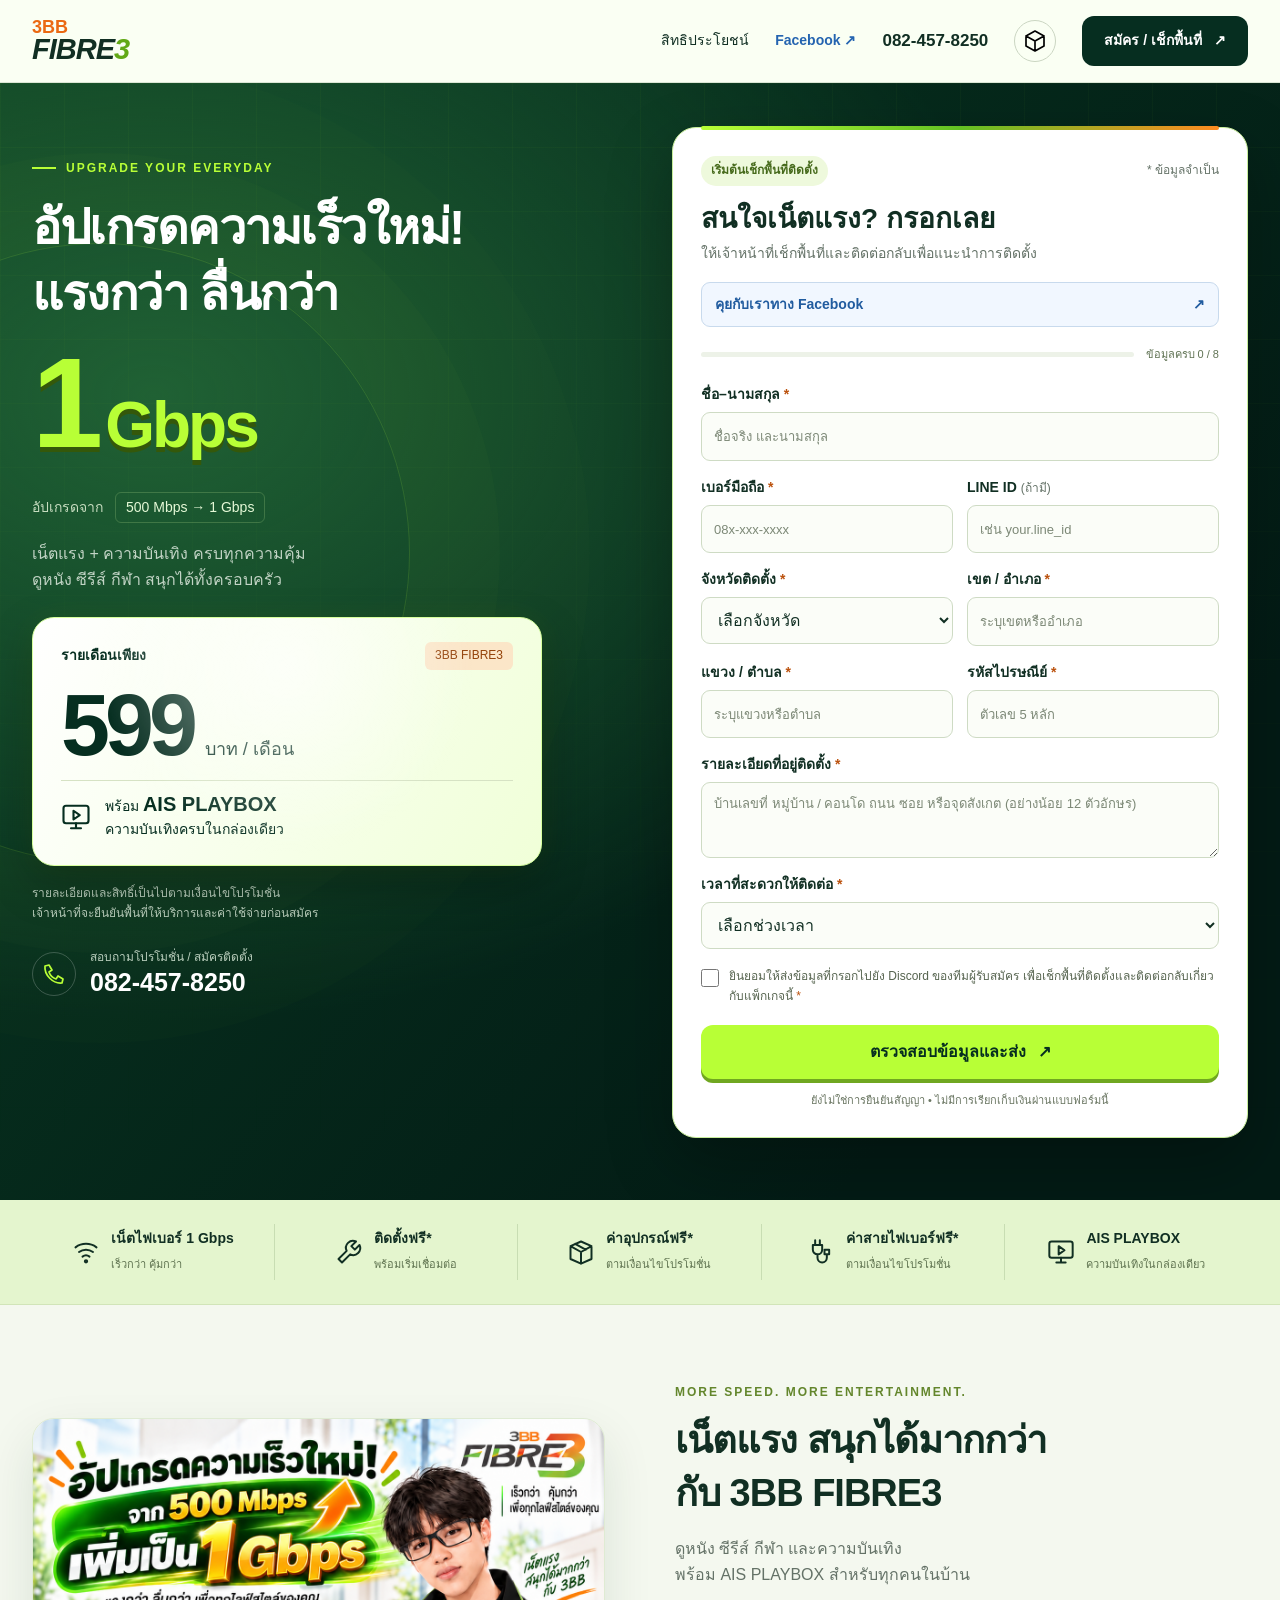
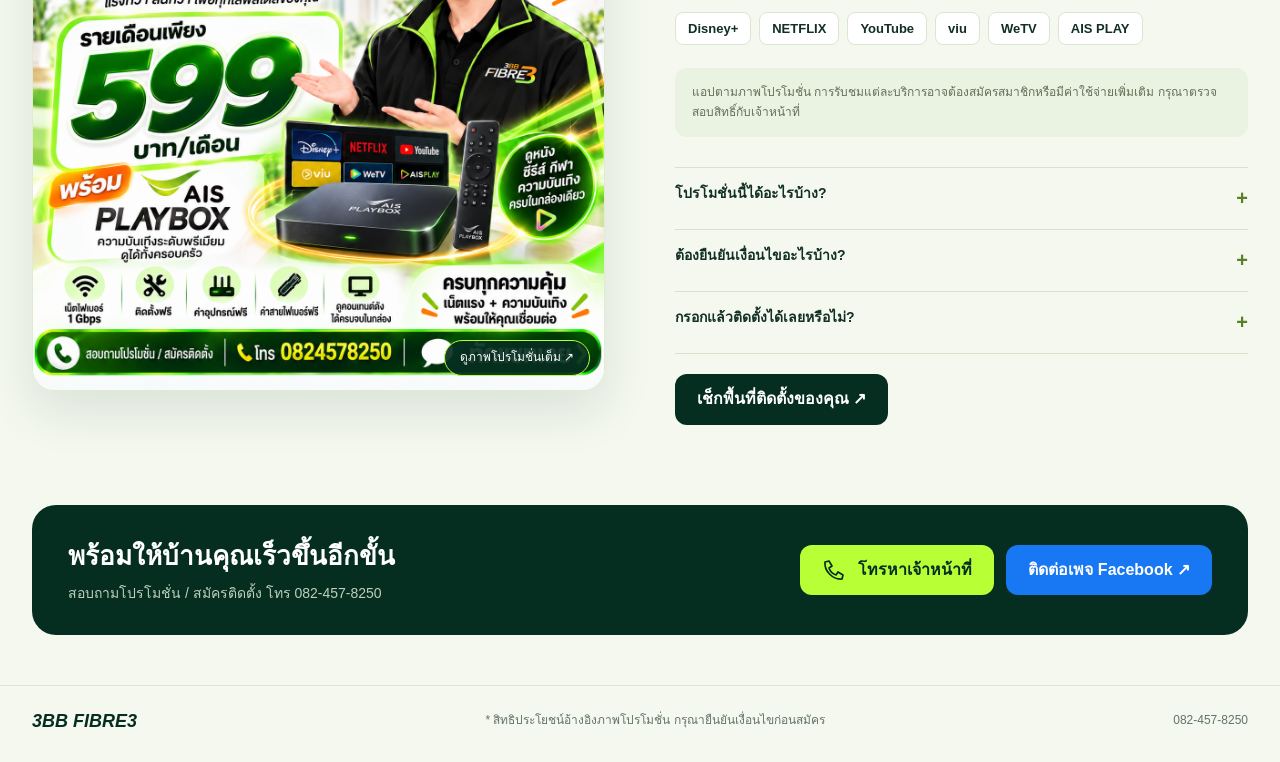
==== index.html @ 2205a5ba "Add files via upload" ====
<!DOCTYPE html>
<html lang="th">
<head>
<meta charset="UTF-8"><meta name="viewport" content="width=device-width,initial-scale=1"><meta name="theme-color" content="#062e20">
<title>3BB FIBRE3 • เน็ตบ้าน 1 Gbps พร้อม AIS PLAYBOX</title>
<meta name="description" content="อัปเกรดจาก 500 Mbps เป็น 1 Gbps เดือนละ 599 บาท พร้อม AIS PLAYBOX ลงทะเบียนตรวจสอบพื้นที่ติดตั้ง โทร 0824578250">
<link rel="icon" href="data:image/svg+xml,%3Csvg xmlns='http://www.w3.org/2000/svg' viewBox='0 0 32 32'%3E%3Crect width='32' height='32' rx='9' fill='%23062e20'/%3E%3Cpath d='M19 4 8 18h7l-2 10 12-16h-8z' fill='%23b8ff36'/%3E%3C/svg%3E">
<style>
:root{--green:#b8ff36;--deep:#062e20;--ink:#112f23;--muted:#647267;--line:#dce6d6;--orange:#ff871c;--ease:cubic-bezier(.2,.8,.2,1)}*{box-sizing:border-box}html{scroll-behavior:smooth;scroll-padding-top:96px}body{margin:0;background:#f4f8ef;color:var(--ink);font:16px/1.65 Tahoma,"Leelawadee UI",sans-serif}button,input,select,textarea{font:inherit}button,a,input,select,textarea{-webkit-tap-highlight-color:transparent}button,a{touch-action:manipulation}button{cursor:pointer}a{color:inherit;text-decoration:none}button:focus-visible,a:focus-visible,summary:focus-visible{outline:3px solid #e88312;outline-offset:5px}button:disabled{cursor:wait;opacity:.6}svg{width:24px;height:24px;fill:none;stroke:currentColor;stroke-width:1.7;stroke-linecap:round;stroke-linejoin:round;flex:none}[hidden]{display:none!important}.wrap{width:min(1280px,calc(100% - 64px));margin:auto}.progress-top{position:fixed;top:0;left:0;height:3px;background:linear-gradient(90deg,var(--green),var(--orange));width:0;z-index:50;pointer-events:none}header{position:sticky;top:0;z-index:20;background:#fafff4ed;backdrop-filter:blur(18px);border-bottom:1px solid #dbe6d5}.nav{display:flex;align-items:center;justify-content:space-between;gap:24px;min-height:82px}.brand{font-family:Arial,sans-serif;line-height:.95;font-weight:900;letter-spacing:-1px}.brand small{display:block;font-size:18px;color:#eb6913;letter-spacing:0}.brand strong{font-size:29px;font-style:italic}.brand b{color:#62a916}.nav-links{display:flex;gap:26px;align-items:center;font-size:14px}.phone-link{font:bold 17px Arial,sans-serif}.btn{position:relative;isolation:isolate;overflow:hidden;border:0;display:inline-flex;align-items:center;justify-content:center;gap:12px;border-radius:12px;background:var(--green);color:var(--deep);font-weight:bold;min-height:50px;padding:12px 22px;transition:transform .25s var(--ease),box-shadow .25s}.btn:hover{transform:translateY(-3px);box-shadow:0 8px 25px #a0ee3045}.btn.dark{background:var(--deep);color:#fff}.btn.outline{background:transparent;border:1px solid #bdcbb2;color:var(--ink)}.motion-btn{width:42px;height:42px;background:transparent;border:1px solid #cad5c1;border-radius:50%;display:grid;place-items:center}.hero{position:relative;overflow:hidden;background:radial-gradient(ellipse at 12% 28%,#206134 0,transparent 55%),linear-gradient(130deg,#083922,#031b15 80%);color:white;padding:44px 0 62px}.hero:before{content:"";position:absolute;inset:0;background-image:linear-gradient(#b8ff3608 1px,transparent 1px),linear-gradient(90deg,#b8ff3608 1px,transparent 1px);background-size:64px 64px;mask-image:linear-gradient(black,transparent);pointer-events:none}.ambient{position:absolute;width:620px;height:620px;border:1px solid #b8ff3625;border-radius:50%;top:160px;left:-210px;box-shadow:0 0 0 90px #b8ff3604,0 0 0 180px #b8ff3603;pointer-events:none}.hero-grid{position:relative;display:grid;grid-template-columns:1fr 1fr;gap:64px;align-items:start}.hero-copy{padding-top:24px;min-width:0}.eyebrow{display:inline-flex;align-items:center;gap:10px;font:bold 12px Arial,sans-serif;letter-spacing:2px;color:var(--green)}.eyebrow:before{content:"";width:24px;height:2px;background:currentColor}.hero h1{font-size:clamp(38px,3.8vw,53px);line-height:1.35;letter-spacing:-1.5px;margin:18px 0 6px}.speed{display:flex;align-items:baseline;gap:10px;font-family:Arial,sans-serif;font-weight:900;color:var(--green);line-height:1.1;filter:drop-shadow(0 5px 0 #34580a);margin-bottom:18px}.speed b{font-size:clamp(105px,10vw,144px);letter-spacing:-8px}.speed span{font-size:clamp(48px,5vw,64px);letter-spacing:-3px}.upgrade{display:flex;align-items:center;gap:12px;font-size:14px;color:#c6dcbf}.upgrade span{border:1px solid #8fbc7650;border-radius:6px;padding:3px 10px;color:#e5f9d7}.hero-intro{color:#c2d4c5;font-size:16px;max-width:450px;margin:18px 0 24px}.offer{position:relative;background:linear-gradient(120deg,#fff,#f0ffd8);border-radius:22px;color:var(--deep);padding:24px 28px;border:1px solid #d8ff9e;box-shadow:0 18px 45px #0004,0 0 32px #b8ff3612;transform-style:preserve-3d;will-change:transform;transition:transform .18s ease-out;max-width:510px}.offer:after{content:"";position:absolute;inset:0;border-radius:inherit;background:radial-gradient(circle at var(--mx,50%) var(--my,20%),#fff9,transparent 58%);pointer-events:none}.offer-top{display:flex;justify-content:space-between;align-items:center;gap:12px;font-size:14px}.offer-badge{background:#fbe6c8;color:#944209;font-size:12px;padding:4px 10px;border-radius:6px}.price{display:flex;align-items:baseline;gap:12px}.price strong{font:900 88px/1.25 Arial,sans-serif;letter-spacing:-5px}.price span{font-size:18px}.playbox{border-top:1px solid #d6e2c4;padding-top:12px;display:flex;align-items:center;gap:14px;font-size:14px}.playbox svg{width:30px;height:30px}.playbox b{font:bold 20px Arial,sans-serif}.micro{font-size:12px;color:#b9cdbb;margin:18px 0 0}.hero-contact{display:flex;gap:14px;align-items:center;margin-top:24px}.hero-contact .call-icon{width:44px;height:44px;border:1px solid #ffffff35;border-radius:50%;display:grid;place-items:center;color:var(--green)}.hero-contact small{display:block;font-size:12px;color:#bacebd}.hero-contact strong{font:bold 25px Arial,sans-serif}.form-card{position:relative;background:white;color:var(--ink);border-radius:24px;padding:28px;box-shadow:0 25px 65px #0004;border:1px solid #c8ed9b;min-width:0}.form-card:before{content:"";position:absolute;left:28px;right:28px;top:-2px;height:4px;border-radius:4px;background:linear-gradient(90deg,#b8ff36,#63c123,#ff8b21)}.form-top{display:flex;align-items:center;justify-content:space-between;gap:10px}.form-top .pill{display:inline-flex;align-items:center;gap:7px;font-size:12px;font-weight:bold;background:#eef9dc;color:#466a1b;border-radius:50px;padding:5px 10px}.form-top small{color:var(--muted);font-size:12px}.form-card h2{font-size:28px;margin:13px 0 4px;line-height:1.4}.form-desc{font-size:14px;color:var(--muted);margin:0 0 17px}.completion{display:flex;align-items:center;gap:12px;margin-bottom:20px}.completion-track{height:5px;flex:1;background:#edf2e8;border-radius:10px;overflow:hidden}.completion-track span{display:block;height:100%;background:#76b922;width:0;transition:width .3s}.completion small{font-size:11px;white-space:nowrap;color:#607354}.fields{display:grid;grid-template-columns:1fr 1fr;gap:15px 14px}.field{min-width:0}.full{grid-column:1/-1}.field label{display:block;font-size:14px;font-weight:bold;margin:0 0 6px}.req{color:#bb520e}.optional{font-size:12px;color:var(--muted);font-weight:normal}input:not([type=checkbox]),select,textarea{display:block;width:100%;min-height:47px;border:1px solid #cedbc4;border-radius:9px;padding:10px 12px;background:#fbfdf8;color:var(--ink);outline:none;transition:border-color .2s,box-shadow .2s}input::placeholder,textarea::placeholder{color:#7c8876;font-size:13px}input:focus,select:focus,textarea:focus{border-color:#70a521;box-shadow:0 0 0 3px #a6df6133;background:#fff}textarea{resize:vertical;min-height:76px}input[aria-invalid=true],textarea[aria-invalid=true],select[aria-invalid=true]{border-color:#bc482d;background:#fffaf8}.error{font-size:12px;color:#a7351e;line-height:1.5;margin:5px 0 0}.error:empty{display:none}.hint{font-size:11px;color:var(--muted);margin-top:5px}.consent-row{display:flex;align-items:flex-start;gap:10px;font-size:12px;color:#56644f;cursor:pointer;margin-top:18px}.consent-row input{accent-color:#527e19;width:18px;height:18px;flex:none;margin:2px 0 0}.submit-btn{width:100%;margin-top:18px;min-height:54px;box-shadow:0 4px 0 #70a720}.form-foot{text-align:center;color:#6a7662;font-size:11px;margin:12px 0 0}.status{font-size:14px;padding:13px;border-radius:9px;background:#eff7e4;margin:15px 0 0}.status:empty{display:none}.status.error-state{color:#9c391d;background:#fff0e9}.honey{position:absolute;left:-9999px;opacity:0;pointer-events:none}.perks{background:#e4f5ce;border-bottom:1px solid #d1e5b8}.perk-grid{display:grid;grid-template-columns:repeat(5,1fr);padding:24px 0}.perk{display:flex;align-items:center;justify-content:center;gap:11px;border-right:1px solid #c8ddb3;padding:3px 10px}.perk:last-child{border:none}.perk svg{width:28px;height:28px}.perk strong{font-size:14px;display:block}.perk small{font-size:11px;color:#5f7350}.details-section{padding:80px 0;overflow:hidden}.details-grid{display:grid;grid-template-columns:1fr 1fr;align-items:center;gap:70px}.poster-button{display:block;padding:0;border:0;background:transparent;width:100%;border-radius:22px;position:relative;transition:transform .3s}.poster-button:hover{transform:translateY(-5px)}.poster{display:block;width:100%;height:auto;border-radius:22px;box-shadow:0 20px 50px #123b211c;border:1px solid #dfebd3}.zoom-label{position:absolute;right:15px;bottom:15px;background:#062e20e8;color:#fff;border:1px solid #b8ff36;border-radius:30px;font-size:12px;padding:7px 15px}.section-kicker{font:bold 12px Arial,sans-serif;color:#63862c;letter-spacing:2px}.details-copy h2{font-size:38px;line-height:1.4;letter-spacing:-1px;margin:15px 0}.details-copy>p{color:var(--muted)}.entertainment{display:flex;gap:8px;flex-wrap:wrap;margin:23px 0}.entertainment span{font:bold 13px Arial,sans-serif;padding:8px 12px;border:1px solid #dce5d2;border-radius:8px;background:#fff}.info-note{font-size:12px;color:#607057;background:#eaf2e1;padding:15px 17px;border-radius:12px}.details-copy .btn{margin-top:20px}.faq{margin-top:30px;border-top:1px solid #d6e3ca}.faq details{border-bottom:1px solid #d6e3ca;padding:14px 0;font-size:14px}.faq summary{cursor:pointer;font-weight:bold;list-style:none;display:flex;justify-content:space-between;gap:20px}.faq summary:after{content:"+";font-size:20px;color:#598027}.faq details[open] summary:after{content:"−"}.faq p{color:var(--muted);font-size:13px;margin-bottom:0}.closing{background:var(--deep);border-radius:24px;padding:30px 36px;display:flex;align-items:center;justify-content:space-between;gap:25px;color:white;margin-bottom:50px}.closing h2{font-size:26px;margin:0 0 4px}.closing p{margin:0;font-size:14px;color:#bed0bd}.closing .btn{flex:none}footer{padding:25px 0 30px;border-top:1px solid #dce6d2}.footer-row{display:flex;align-items:center;justify-content:space-between;gap:20px;font-size:12px;color:var(--muted)}.footer-row b{font:900 italic 18px Arial,sans-serif;color:var(--deep)}.reveal{opacity:1;transform:none}.js-motion .reveal{opacity:0;transform:translateY(35px) perspective(900px) rotateX(5deg);transition:opacity .7s var(--ease),transform .7s var(--ease)}.js-motion .reveal.visible{opacity:1;transform:none}.ripple{position:absolute;width:20px;height:20px;border-radius:50%;background:#ffffff65;pointer-events:none;animation:ripple .65s ease-out forwards;z-index:-1}@keyframes ripple{to{transform:scale(35);opacity:0}}.mobile-cta{display:none}dialog{width:min(520px,calc(100% - 32px));border:1px solid #d2e8bc;border-radius:22px;padding:28px;color:var(--ink);max-height:90dvh;box-shadow:0 30px 100px #0005}dialog::backdrop{background:#021b16be;backdrop-filter:blur(6px)}dialog h2{font-size:24px;margin:0 0 8px}dialog p{font-size:14px;color:var(--muted)}.review-list{font-size:14px;display:grid;grid-template-columns:100px 1fr;gap:10px;margin:23px 0}.review-list dt{color:#67765e}.review-list dd{margin:0;overflow-wrap:anywhere}.dialog-actions{display:flex;gap:12px;margin-top:22px}.dialog-actions .btn{flex:1;font-size:14px}.poster-dialog{width:min(780px,calc(100% - 28px));padding:12px;background:#f7fff0}.poster-dialog img{width:100%;height:auto;display:block;border-radius:13px}.close-dialog{display:block;margin:0 0 10px auto;border:0;background:var(--deep);color:#fff;border-radius:20px;padding:7px 15px;font-size:13px}.success-state{text-align:center;padding:70px 5px}.success-mark{display:grid;place-items:center;width:80px;height:80px;background:var(--green);border-radius:50%;margin:0 auto 24px;font-size:38px;box-shadow:0 0 0 12px #eff9e1}.success-state h2{margin-bottom:15px}.success-state p{color:var(--muted);font-size:14px}.success-state .btn{margin-top:20px}.no-motion *{scroll-behavior:auto!important;animation:none!important;transition:none!important}.no-motion .reveal{opacity:1!important;transform:none!important}
@media(max-width:1100px){.hero-grid{gap:32px}.wrap{width:calc(100% - 40px)}.form-card{padding:24px}.hero h1{font-size:40px}.price strong{font-size:76px}.perk{gap:7px}.perk strong{font-size:12px}.details-grid{gap:40px}.nav-links{gap:18px}.nav-links .nav-info{display:none}}
@media(max-width:800px){html{scroll-padding-top:82px}.wrap{width:calc(100% - 32px)}.nav{min-height:72px;gap:12px}.brand small{font-size:14px}.brand strong{font-size:24px}.nav-links{gap:9px}.nav-links .phone-link{display:none}.nav-links .btn{font-size:12px;padding:10px 13px;min-height:42px}.motion-btn{width:36px;height:36px}.motion-btn svg{width:18px}.hero{padding:25px 0 35px}.hero-grid{grid-template-columns:1fr;gap:28px}.hero-copy{padding:0}.hero h1{font-size:33px;margin:12px 0 0}.hero h1 br{display:none}.speed{display:inline-flex;margin:0 20px 8px 0;vertical-align:middle}.speed b{font-size:85px;letter-spacing:-5px}.speed span{font-size:43px;letter-spacing:-2px}.upgrade{font-size:12px;display:inline-flex;flex-wrap:wrap;gap:6px;max-width:145px;vertical-align:middle}.hero-intro{font-size:14px;margin:10px 0 17px}.offer{padding:16px 20px;max-width:none}.offer-top{font-size:12px}.price strong{font-size:64px}.price span{font-size:15px}.playbox{font-size:12px;padding-top:9px}.playbox b{font-size:17px}.hero-contact,.micro{display:none}.form-card{padding:23px 20px;border-radius:20px}.form-card h2{font-size:26px}.form-desc{font-size:13px}.perk-grid{grid-template-columns:repeat(3,1fr);gap:19px 0;padding:24px 0}.perk{border:0;flex-direction:column;text-align:center;gap:5px;padding:0 5px}.perk strong{font-size:12px}.perk small{font-size:10px}.details-section{padding:40px 0}.details-grid{grid-template-columns:1fr;gap:32px}.details-copy h2{font-size:30px}.details-copy{grid-row:1}.poster-button{max-width:520px;margin:auto}.closing{padding:25px;flex-direction:column;align-items:start;border-radius:18px;margin-bottom:30px}.closing h2{font-size:23px}.closing .btn{width:100%}.footer-row{flex-direction:column;text-align:center;gap:8px}footer{padding-bottom:110px}.mobile-cta{position:fixed;bottom:0;left:0;right:0;background:#fafff7f5;backdrop-filter:blur(14px);z-index:25;border-top:1px solid #d5e4c6;padding:10px 16px calc(10px + env(safe-area-inset-bottom));display:flex;justify-content:space-between;align-items:center;gap:12px}.mobile-cta strong{font:bold 24px Arial,sans-serif}.mobile-cta small{font-size:11px}.mobile-cta .btn{font-size:13px;padding:10px 17px;min-height:44px}.mobile-price{line-height:1.4}.mobile-price>small{display:block;color:var(--muted)}}
@media(max-width:420px){.fields{grid-template-columns:1fr}.full{grid-column:auto}.hero h1{font-size:29px}.speed b{font-size:74px}.speed span{font-size:38px}.upgrade{max-width:130px}.form-top{align-items:start}.form-top small{font-size:10px}.offer-badge{font-size:10px}.form-card{padding:22px 16px}.dialog-actions{flex-direction:column}.review-list{grid-template-columns:80px 1fr}}
@media(prefers-reduced-motion:reduce){html{scroll-behavior:auto}*,*:before,*:after{animation:none!important;transition:none!important}.js-motion .reveal{opacity:1;transform:none}}
.nav-facebook{font-weight:bold;color:#2464b0}.facebook-contact{display:flex;align-items:center;justify-content:space-between;gap:10px;border:1px solid #c8daed;background:#f1f7ff;color:#205b9f;border-radius:9px;padding:10px 13px;font-size:14px;font-weight:bold;margin:0 0 18px}.facebook-contact:hover{background:#e4f0ff}.contact-actions{display:flex;gap:12px;flex-wrap:wrap}.facebook-btn{background:#1877f2;color:#fff}.facebook-btn:hover{background:#1166d5;box-shadow:0 8px 25px #1877f240}@media(max-width:800px){.nav-links .nav-facebook{font-size:12px}.contact-actions{width:100%}.contact-actions .btn{flex:1;min-width:180px}}@media(max-width:380px){.nav-links{gap:6px}.nav-links .nav-facebook{font-size:11px}.nav-links .btn{padding:9px;font-size:11px}.motion-btn{width:30px;height:30px}}
</style>
</head>
<body>
<svg aria-hidden="true" style="position:absolute;width:0;height:0;overflow:hidden"><defs><symbol id="icon-wifi" viewBox="0 0 24 24"><path d="M3 8a15 15 0 0 1 18 0M6 12a10 10 0 0 1 12 0M9 16a5 5 0 0 1 6 0"/><circle cx="12" cy="20" r="1"/></symbol><symbol id="icon-tv" viewBox="0 0 24 24"><rect x="2" y="3" width="20" height="14" rx="2"/><path d="M8 21h8m-4-4v4m-2-14 5 3.5-5 3.5z"/></symbol><symbol id="icon-phone" viewBox="0 0 24 24"><path d="m7 3 3 5-3 2c1 3 4 6 7 7l2-3 5 3-1 4C11 22 2 13 3 4Z"/></symbol><symbol id="icon-tool" viewBox="0 0 24 24"><path d="m14 7 3 3 4-4a6 6 0 0 1-8 8l-7 7-3-3 7-7a6 6 0 0 1 8-8Z"/></symbol><symbol id="icon-box" viewBox="0 0 24 24"><path d="m3 7 9-4 9 4v11l-9 4-9-4Zm0 0 9 5 9-5m-9 5v10M7 5l9 5"/></symbol><symbol id="icon-cable" viewBox="0 0 24 24"><path d="M7 2v4m4-4v4M5 6h8v4a4 4 0 0 1-8 0Zm4 8v3a4 4 0 0 0 8 0v-3m-2-4h4v4h-4z"/></symbol><symbol id="icon-motion" viewBox="0 0 24 24"><path d="m12 2 9 5v10l-9 5-9-5V7Zm0 10 9-5M3 7l9 5v10"/></symbol></defs></svg>
<div class="progress-top" id="scroll-progress" aria-hidden="true"></div>
<header><nav class="wrap nav" aria-label="เมนูหลัก"><a class="brand" href="#top" aria-label="3BB FIBRE3 หน้าหลัก"><small>3BB</small><strong>FIBRE<b>3</b></strong></a><div class="nav-links"><a class="nav-info" href="#benefits">สิทธิประโยชน์</a><a class="nav-facebook" href="https://www.facebook.com/3bbfibreby.toey" target="_blank" rel="noopener noreferrer">Facebook ↗</a><a class="phone-link" href="tel:0824578250">082-457-8250</a><button class="motion-btn" id="motion-toggle" type="button" aria-label="ปิดเอฟเฟกต์เคลื่อนไหว" aria-pressed="false" title="เปิด / ปิดเอฟเฟกต์"><svg aria-hidden="true"><use href="#icon-motion"/></svg></button><a class="btn dark" href="#register">สมัคร / เช็กพื้นที่ <span aria-hidden="true">↗</span></a></div></nav></header>
<main id="top"><section class="hero"><div class="ambient" aria-hidden="true"></div><div class="wrap hero-grid"><div class="hero-copy"><div class="eyebrow">UPGRADE YOUR EVERYDAY</div><h1>อัปเกรดความเร็วใหม่!<br>แรงกว่า ลื่นกว่า</h1><div class="speed"><b>1</b><span>Gbps</span></div><div class="upgrade">อัปเกรดจาก <span>500 Mbps → 1 Gbps</span></div><p class="hero-intro">เน็ตแรง + ความบันเทิง ครบทุกความคุ้ม<br>ดูหนัง ซีรีส์ กีฬา สนุกได้ทั้งครอบครัว</p><div class="offer" id="offer-card"><div class="offer-top"><strong>รายเดือนเพียง</strong><span class="offer-badge">3BB FIBRE3</span></div><div class="price"><strong>599</strong><span>บาท / เดือน</span></div><div class="playbox"><svg aria-hidden="true"><use href="#icon-tv"/></svg><div>พร้อม <b>AIS PLAYBOX</b><br><span>ความบันเทิงครบในกล่องเดียว</span></div></div></div><p class="micro">รายละเอียดและสิทธิ์เป็นไปตามเงื่อนไขโปรโมชั่น<br>เจ้าหน้าที่จะยืนยันพื้นที่ให้บริการและค่าใช้จ่ายก่อนสมัคร</p><a class="hero-contact" href="tel:0824578250"><span class="call-icon"><svg aria-hidden="true"><use href="#icon-phone"/></svg></span><span><small>สอบถามโปรโมชั่น / สมัครติดตั้ง</small><strong>082-457-8250</strong></span></a></div>
<section class="form-card" id="register" aria-labelledby="form-title"><form id="lead-form" novalidate><div class="form-top"><span class="pill">เริ่มต้นเช็กพื้นที่ติดตั้ง</span><small>* ข้อมูลจำเป็น</small></div><h2 id="form-title">สนใจเน็ตแรง? กรอกเลย</h2><p class="form-desc">ให้เจ้าหน้าที่เช็กพื้นที่และติดต่อกลับเพื่อแนะนำการติดตั้ง</p><a class="facebook-contact" href="https://www.facebook.com/3bbfibreby.toey" target="_blank" rel="noopener noreferrer">คุยกับเราทาง Facebook <span aria-hidden="true">↗</span></a><div class="completion"><div class="completion-track" aria-hidden="true"><span id="completion-fill"></span></div><small id="completion-text">ข้อมูลครบ 0 / 8</small></div><div class="fields">
<div class="field full"><label for="lead-name">ชื่อ–นามสกุล <span class="req">*</span></label><input id="lead-name" name="fullname" required autocomplete="name" maxlength="100" placeholder="ชื่อจริง และนามสกุล" aria-describedby="error-fullname"><p class="error" id="error-fullname"></p></div>
<div class="field"><label for="lead-phone">เบอร์มือถือ <span class="req">*</span></label><input id="lead-phone" name="phone" type="tel" inputmode="tel" required autocomplete="tel" maxlength="20" placeholder="08x-xxx-xxxx" aria-describedby="error-phone"><p class="error" id="error-phone"></p></div>
<div class="field"><label for="lead-line">LINE ID <span class="optional">(ถ้ามี)</span></label><input id="lead-line" name="line" maxlength="20" placeholder="เช่น your.line_id" autocapitalize="none" spellcheck="false" aria-describedby="error-line"><p class="error" id="error-line"></p></div>
<div class="field"><label for="lead-province">จังหวัดติดตั้ง <span class="req">*</span></label><select id="lead-province" name="province" required autocomplete="address-level1" aria-describedby="error-province"><option value="">เลือกจังหวัด</option><option>กรุงเทพมหานคร</option><option>กระบี่</option><option>กาญจนบุรี</option><option>กาฬสินธุ์</option><option>กำแพงเพชร</option><option>ขอนแก่น</option><option>จันทบุรี</option><option>ฉะเชิงเทรา</option><option>ชลบุรี</option><option>ชัยนาท</option><option>ชัยภูมิ</option><option>ชุมพร</option><option>เชียงราย</option><option>เชียงใหม่</option><option>ตรัง</option><option>ตราด</option><option>ตาก</option><option>นครนายก</option><option>นครปฐม</option><option>นครพนม</option><option>นครราชสีมา</option><option>นครศรีธรรมราช</option><option>นครสวรรค์</option><option>นนทบุรี</option><option>นราธิวาส</option><option>น่าน</option><option>บึงกาฬ</option><option>บุรีรัมย์</option><option>ปทุมธานี</option><option>ประจวบคีรีขันธ์</option><option>ปราจีนบุรี</option><option>ปัตตานี</option><option>พระนครศรีอยุธยา</option><option>พะเยา</option><option>พังงา</option><option>พัทลุง</option><option>พิจิตร</option><option>พิษณุโลก</option><option>เพชรบุรี</option><option>เพชรบูรณ์</option><option>แพร่</option><option>ภูเก็ต</option><option>มหาสารคาม</option><option>มุกดาหาร</option><option>แม่ฮ่องสอน</option><option>ยโสธร</option><option>ยะลา</option><option>ร้อยเอ็ด</option><option>ระนอง</option><option>ระยอง</option><option>ราชบุรี</option><option>ลพบุรี</option><option>ลำปาง</option><option>ลำพูน</option><option>เลย</option><option>ศรีสะเกษ</option><option>สกลนคร</option><option>สงขลา</option><option>สตูล</option><option>สมุทรปราการ</option><option>สมุทรสงคราม</option><option>สมุทรสาคร</option><option>สระแก้ว</option><option>สระบุรี</option><option>สิงห์บุรี</option><option>สุโขทัย</option><option>สุพรรณบุรี</option><option>สุราษฎร์ธานี</option><option>สุรินทร์</option><option>หนองคาย</option><option>หนองบัวลำภู</option><option>อ่างทอง</option><option>อำนาจเจริญ</option><option>อุดรธานี</option><option>อุตรดิตถ์</option><option>อุทัยธานี</option><option>อุบลราชธานี</option></select><p class="error" id="error-province"></p></div>
<div class="field"><label for="lead-district">เขต / อำเภอ <span class="req">*</span></label><input id="lead-district" name="district" required autocomplete="address-level2" maxlength="80" placeholder="ระบุเขตหรืออำเภอ" aria-describedby="error-district"><p class="error" id="error-district"></p></div>
<div class="field"><label for="lead-subdistrict">แขวง / ตำบล <span class="req">*</span></label><input id="lead-subdistrict" name="subdistrict" required autocomplete="address-level3" maxlength="80" placeholder="ระบุแขวงหรือตำบล" aria-describedby="error-subdistrict"><p class="error" id="error-subdistrict"></p></div>
<div class="field"><label for="lead-postcode">รหัสไปรษณีย์ <span class="req">*</span></label><input id="lead-postcode" name="postcode" required inputmode="numeric" autocomplete="postal-code" maxlength="5" placeholder="ตัวเลข 5 หลัก" aria-describedby="error-postcode"><p class="error" id="error-postcode"></p></div>
<div class="field full"><label for="lead-address">รายละเอียดที่อยู่ติดตั้ง <span class="req">*</span></label><textarea id="lead-address" name="address" required autocomplete="street-address" maxlength="600" placeholder="บ้านเลขที่ หมู่บ้าน / คอนโด ถนน ซอย หรือจุดสังเกต (อย่างน้อย 12 ตัวอักษร)" aria-describedby="error-address"></textarea><p class="error" id="error-address"></p></div>
<div class="field full"><label for="lead-time">เวลาที่สะดวกให้ติดต่อ <span class="req">*</span></label><select id="lead-time" name="time" required aria-describedby="error-time"><option value="">เลือกช่วงเวลา</option><option>สะดวกทุกช่วงเวลา</option><option>09:00–12:00 น.</option><option>12:00–15:00 น.</option><option>15:00–18:00 น.</option></select><p class="error" id="error-time"></p></div>
</div><div class="honey" aria-hidden="true"><label for="lead-website">Website</label><input id="lead-website" name="website" tabindex="-1" autocomplete="off"></div><label class="consent-row" for="lead-consent"><input type="checkbox" id="lead-consent" name="consent" required aria-describedby="error-consent"><span>ยินยอมให้ส่งข้อมูลที่กรอกไปยัง Discord ของทีมผู้รับสมัคร เพื่อเช็กพื้นที่ติดตั้งและติดต่อกลับเกี่ยวกับแพ็กเกจนี้ <span class="req">*</span></span></label><p class="error" id="error-consent"></p><button class="btn submit-btn" type="submit" id="review-button">ตรวจสอบข้อมูลและส่ง <span aria-hidden="true">↗</span></button><p class="form-foot">ยังไม่ใช่การยืนยันสัญญา • ไม่มีการเรียกเก็บเงินผ่านแบบฟอร์มนี้</p><div class="status" id="form-status" role="status" aria-live="polite" tabindex="-1"></div></form><div class="success-state" id="success-panel" hidden tabindex="-1"><div class="success-mark" aria-hidden="true">✓</div><h2>รับข้อมูลเรียบร้อย!</h2><p>ทีมงานได้รับข้อมูลความสนใจของคุณแล้ว<br>เจ้าหน้าที่จะติดต่อกลับตามเบอร์และช่วงเวลาที่แจ้งไว้</p><p id="success-reference"></p><a class="btn dark" href="tel:0824578250">โทร 082-457-8250</a></div><noscript><p class="error">กรุณาเปิด JavaScript เพื่อส่งข้อมูล หรือติดต่อ 082-457-8250</p></noscript></section>
</div></section>
<section class="perks" id="benefits" aria-label="สิทธิประโยชน์ตามภาพโปรโมชั่น"><div class="wrap perk-grid"><div class="perk"><svg aria-hidden="true"><use href="#icon-wifi"/></svg><div><strong>เน็ตไฟเบอร์ 1 Gbps</strong><small>เร็วกว่า คุ้มกว่า</small></div></div><div class="perk"><svg aria-hidden="true"><use href="#icon-tool"/></svg><div><strong>ติดตั้งฟรี*</strong><small>พร้อมเริ่มเชื่อมต่อ</small></div></div><div class="perk"><svg aria-hidden="true"><use href="#icon-box"/></svg><div><strong>ค่าอุปกรณ์ฟรี*</strong><small>ตามเงื่อนไขโปรโมชั่น</small></div></div><div class="perk"><svg aria-hidden="true"><use href="#icon-cable"/></svg><div><strong>ค่าสายไฟเบอร์ฟรี*</strong><small>ตามเงื่อนไขโปรโมชั่น</small></div></div><div class="perk"><svg aria-hidden="true"><use href="#icon-tv"/></svg><div><strong>AIS PLAYBOX</strong><small>ความบันเทิงในกล่องเดียว</small></div></div></div></section>
<section class="details-section"><div class="wrap details-grid"><button class="poster-button reveal" type="button" id="poster-open" aria-label="ขยายภาพโปรโมชั่น"><img class="poster" id="promo-image" src="[data-uri]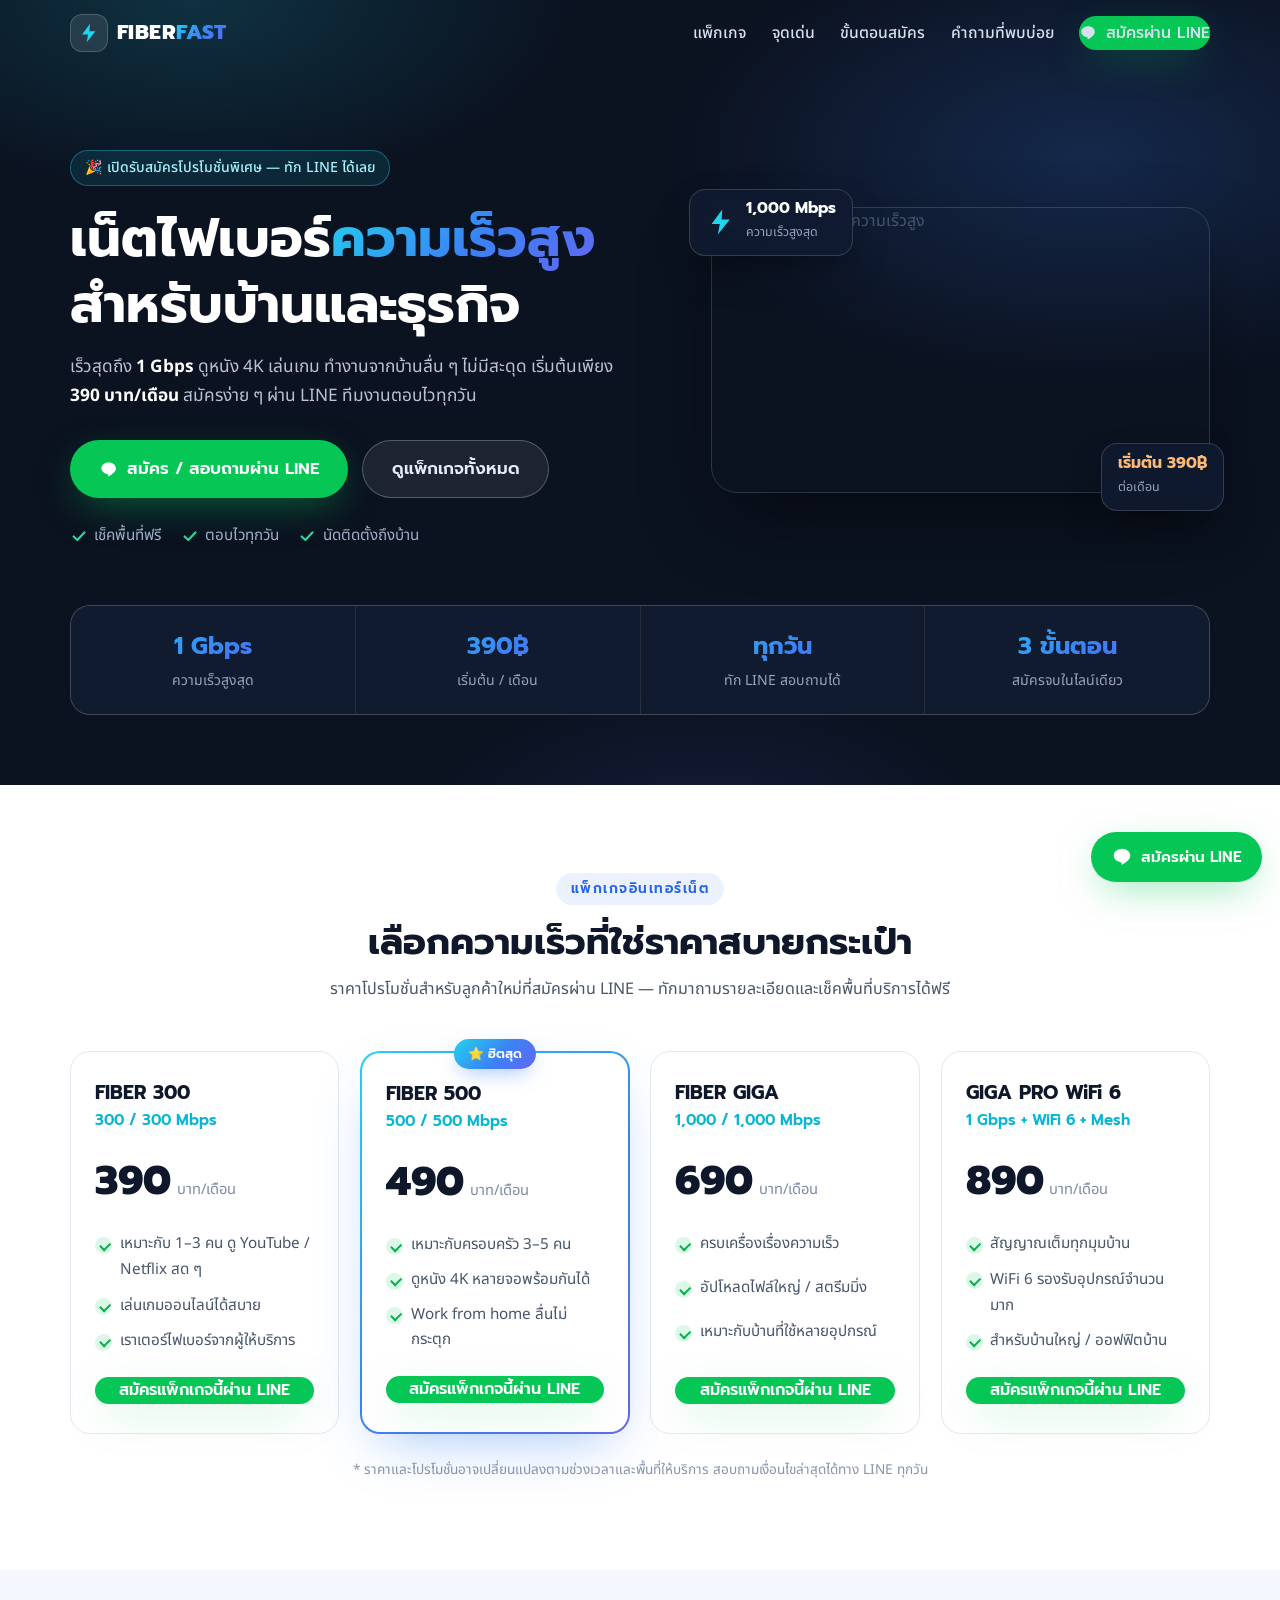
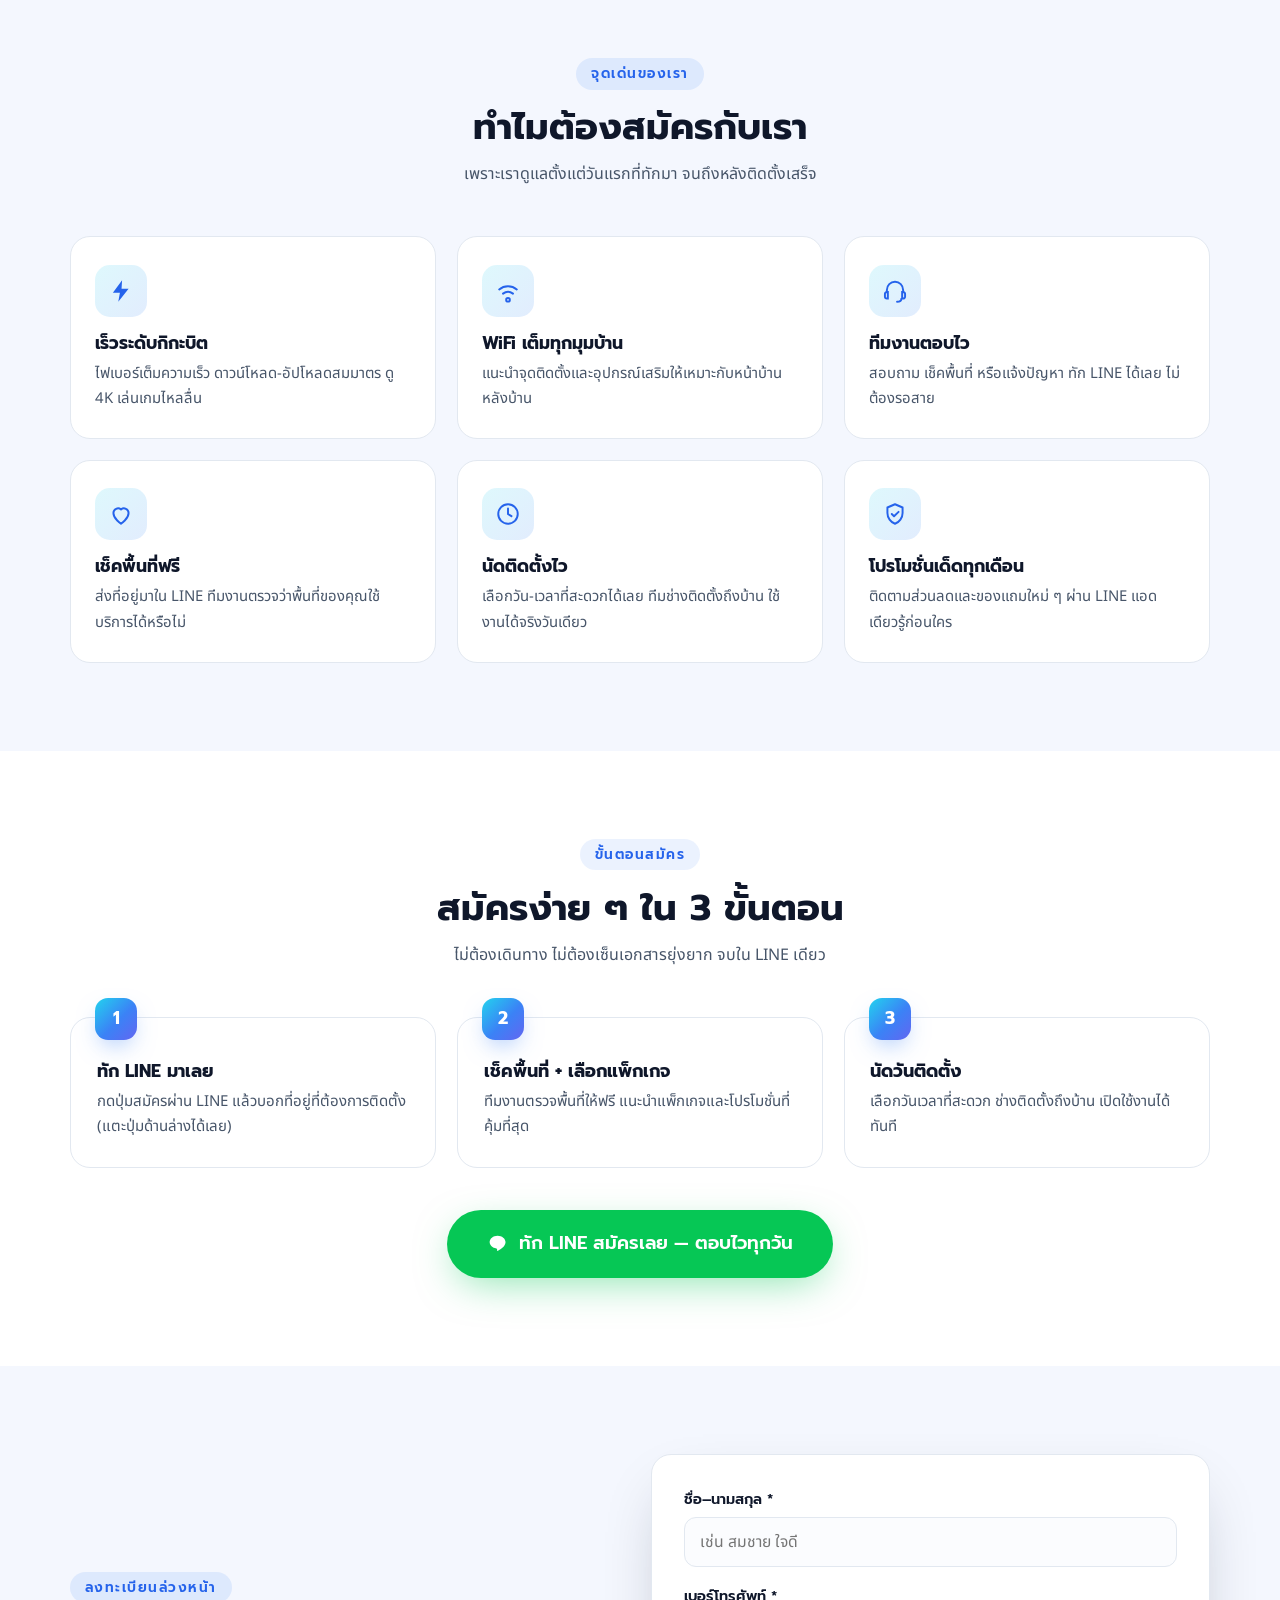
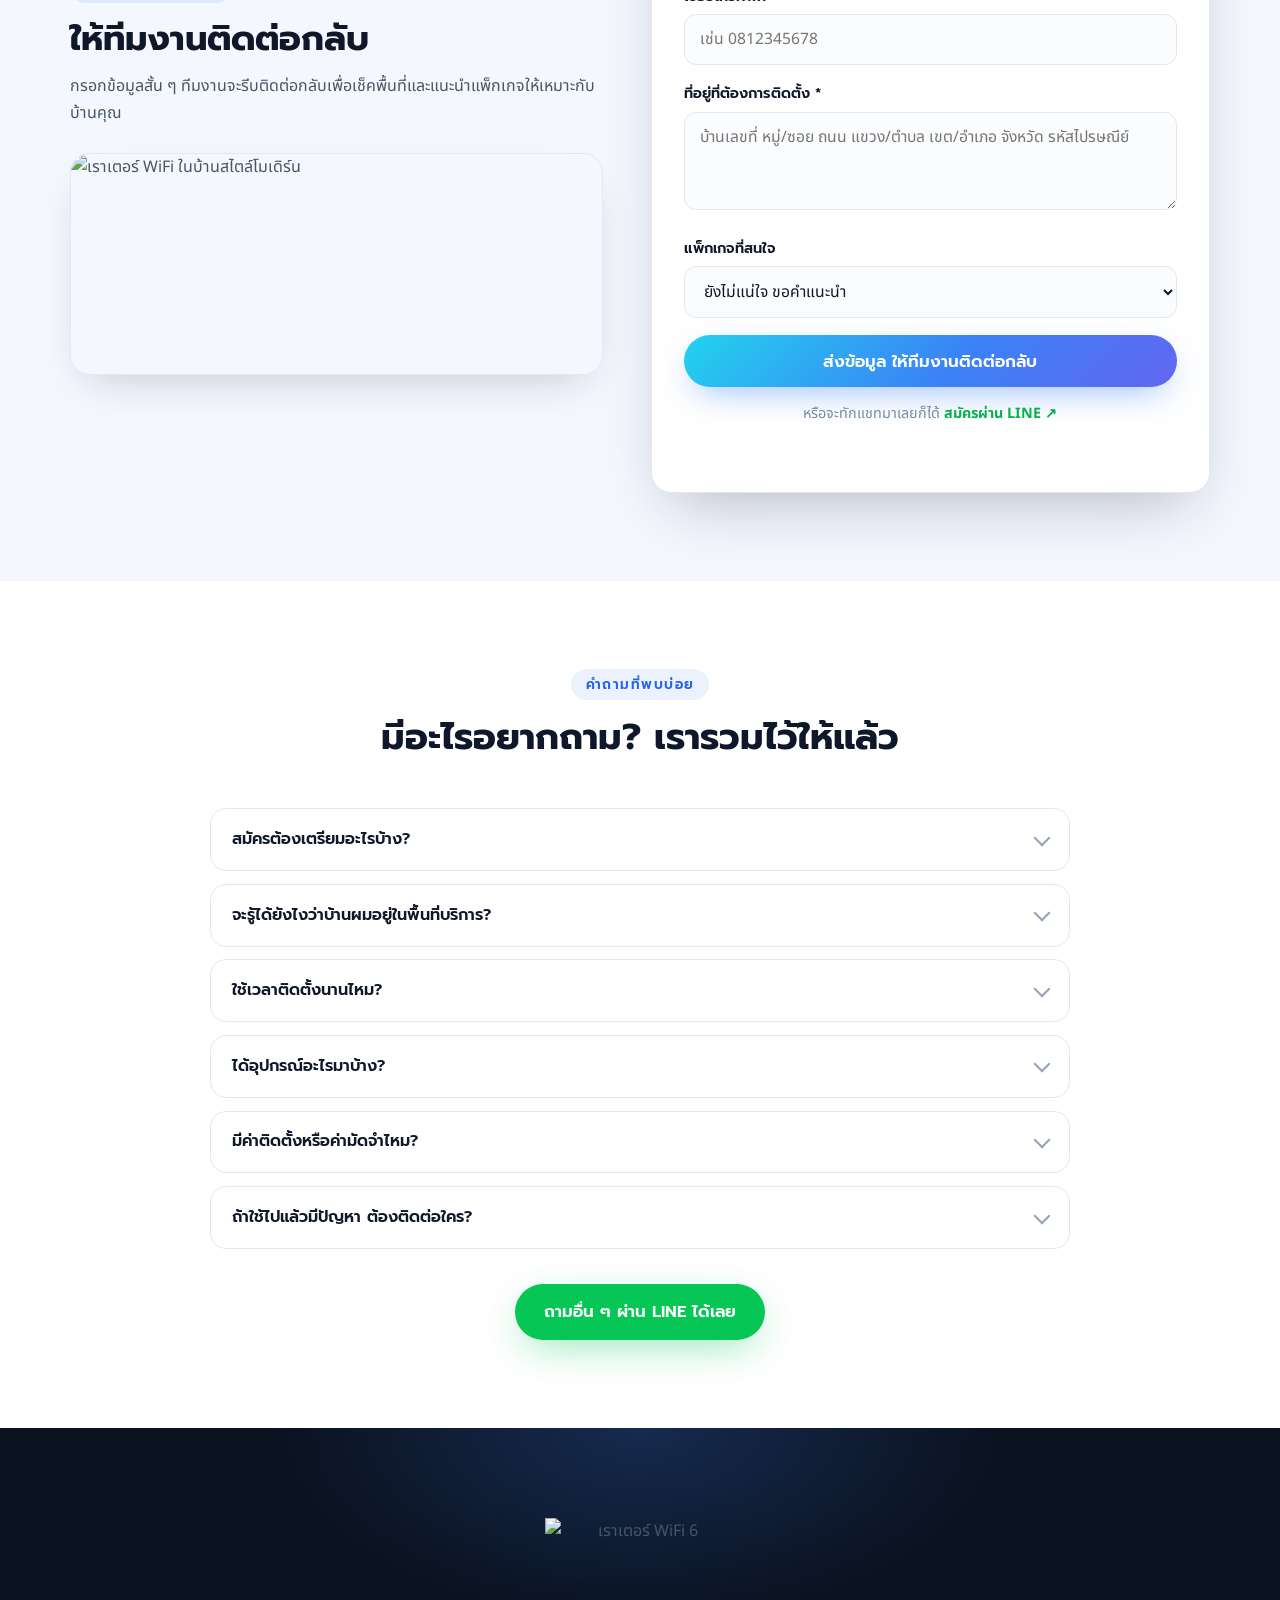
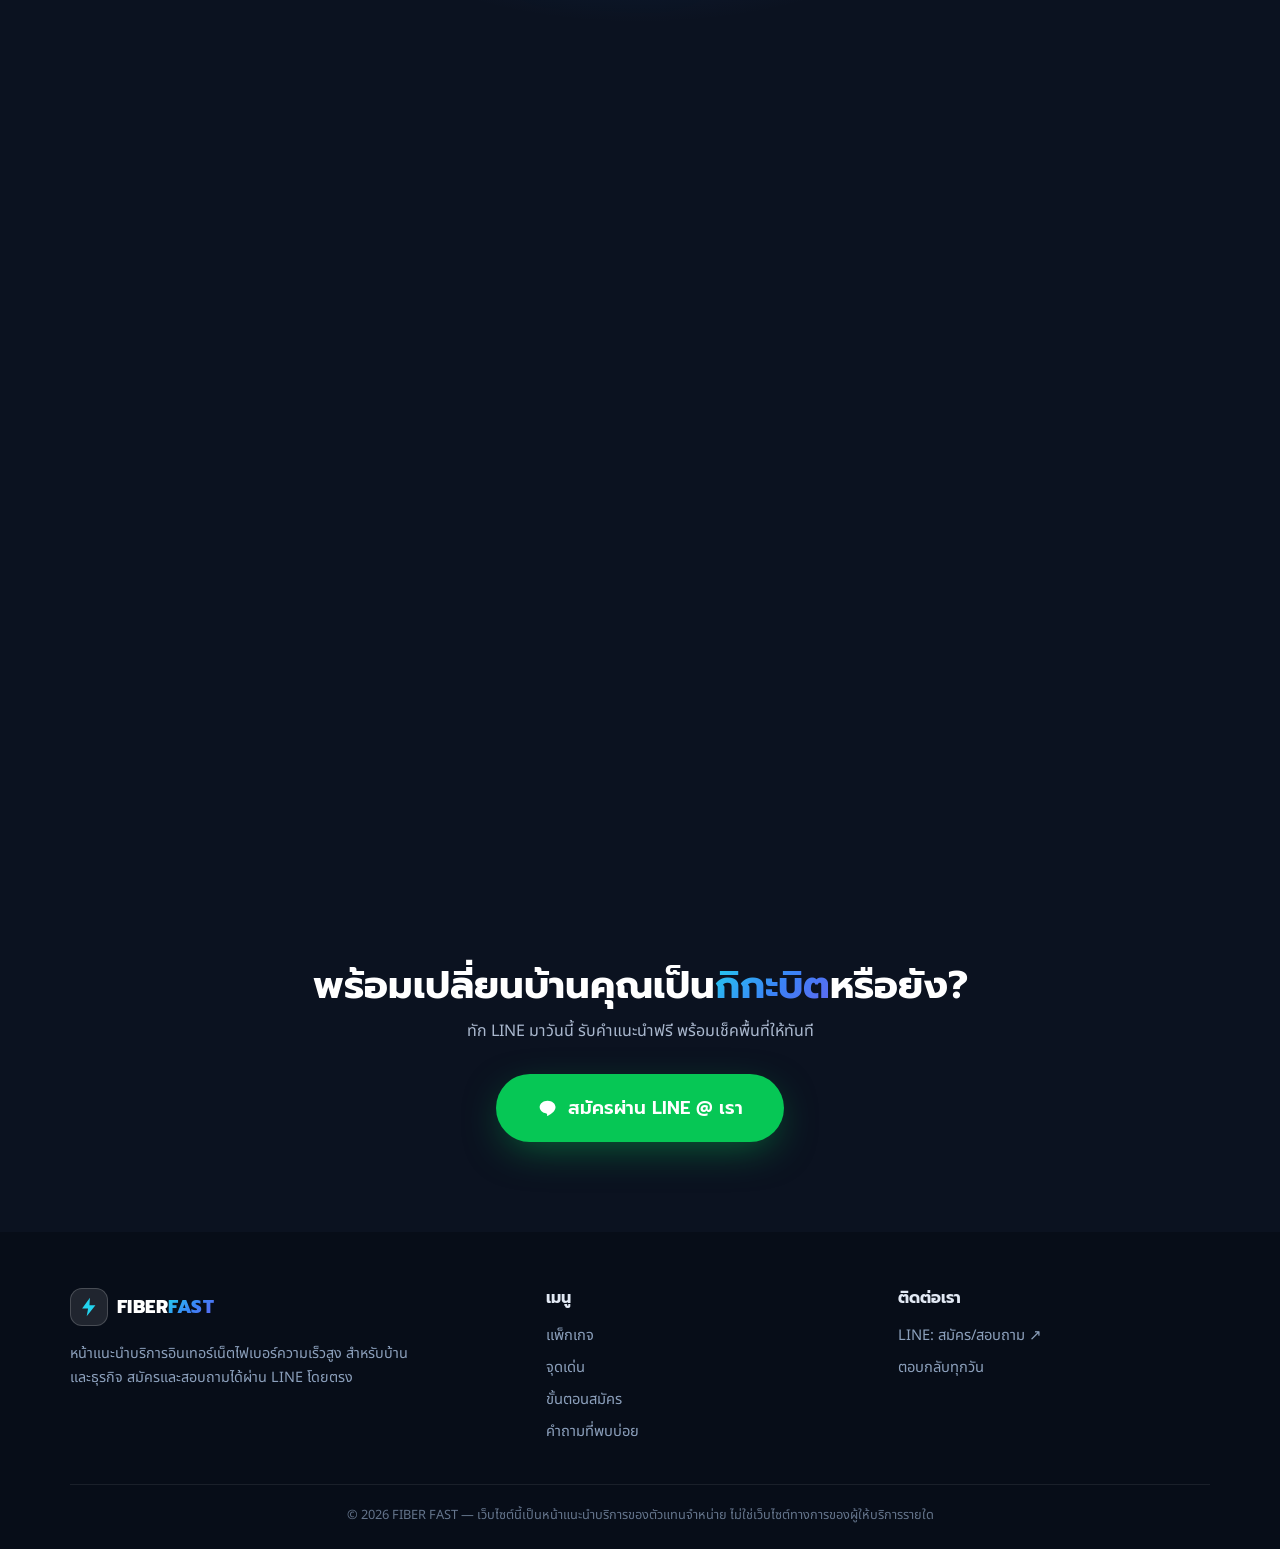
